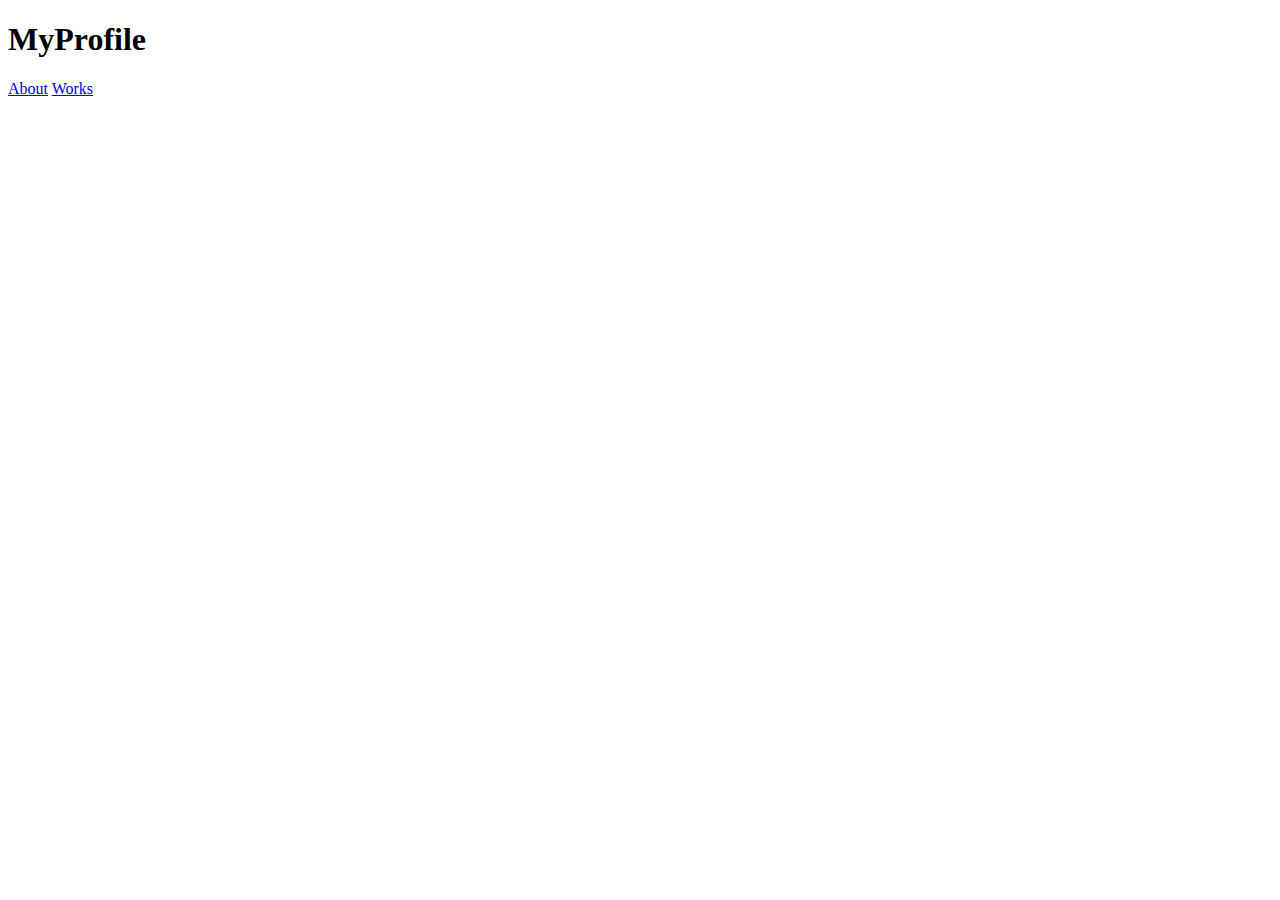
==== kadai001/index.html @ 390ba858 "質問用アップロード20241114" ====
<!DOCTYPE html>
<html>
  <head>
    <title>MyProfile</title>
    <meta charset="UTF-8">
    <meta nama="description" content="カメラマンのポートフォリオサイト">
    <link rel="preconnect" href="https://fonts.googleapis.com">
    <link rel="preconnect" href="https://fonts.gstatic.com" crossorigin>
    <link href="https://fonts.googleapis.com/css2?family=Josefin+Sans:ital@0;1&family=Noto+Sans+JP&display=swap" rel="stylesheet">
    <link rel="stylesheet" href="style.css">
  </head>
  <body>
    <header>
      <h1>MyProfile</h1>
      <nav id="nav-pc">
        <a href="index.html#About">About</a>
        <a href="index.html#Works">Works</a>
      </nav>
    </header>
  </body>
</html>
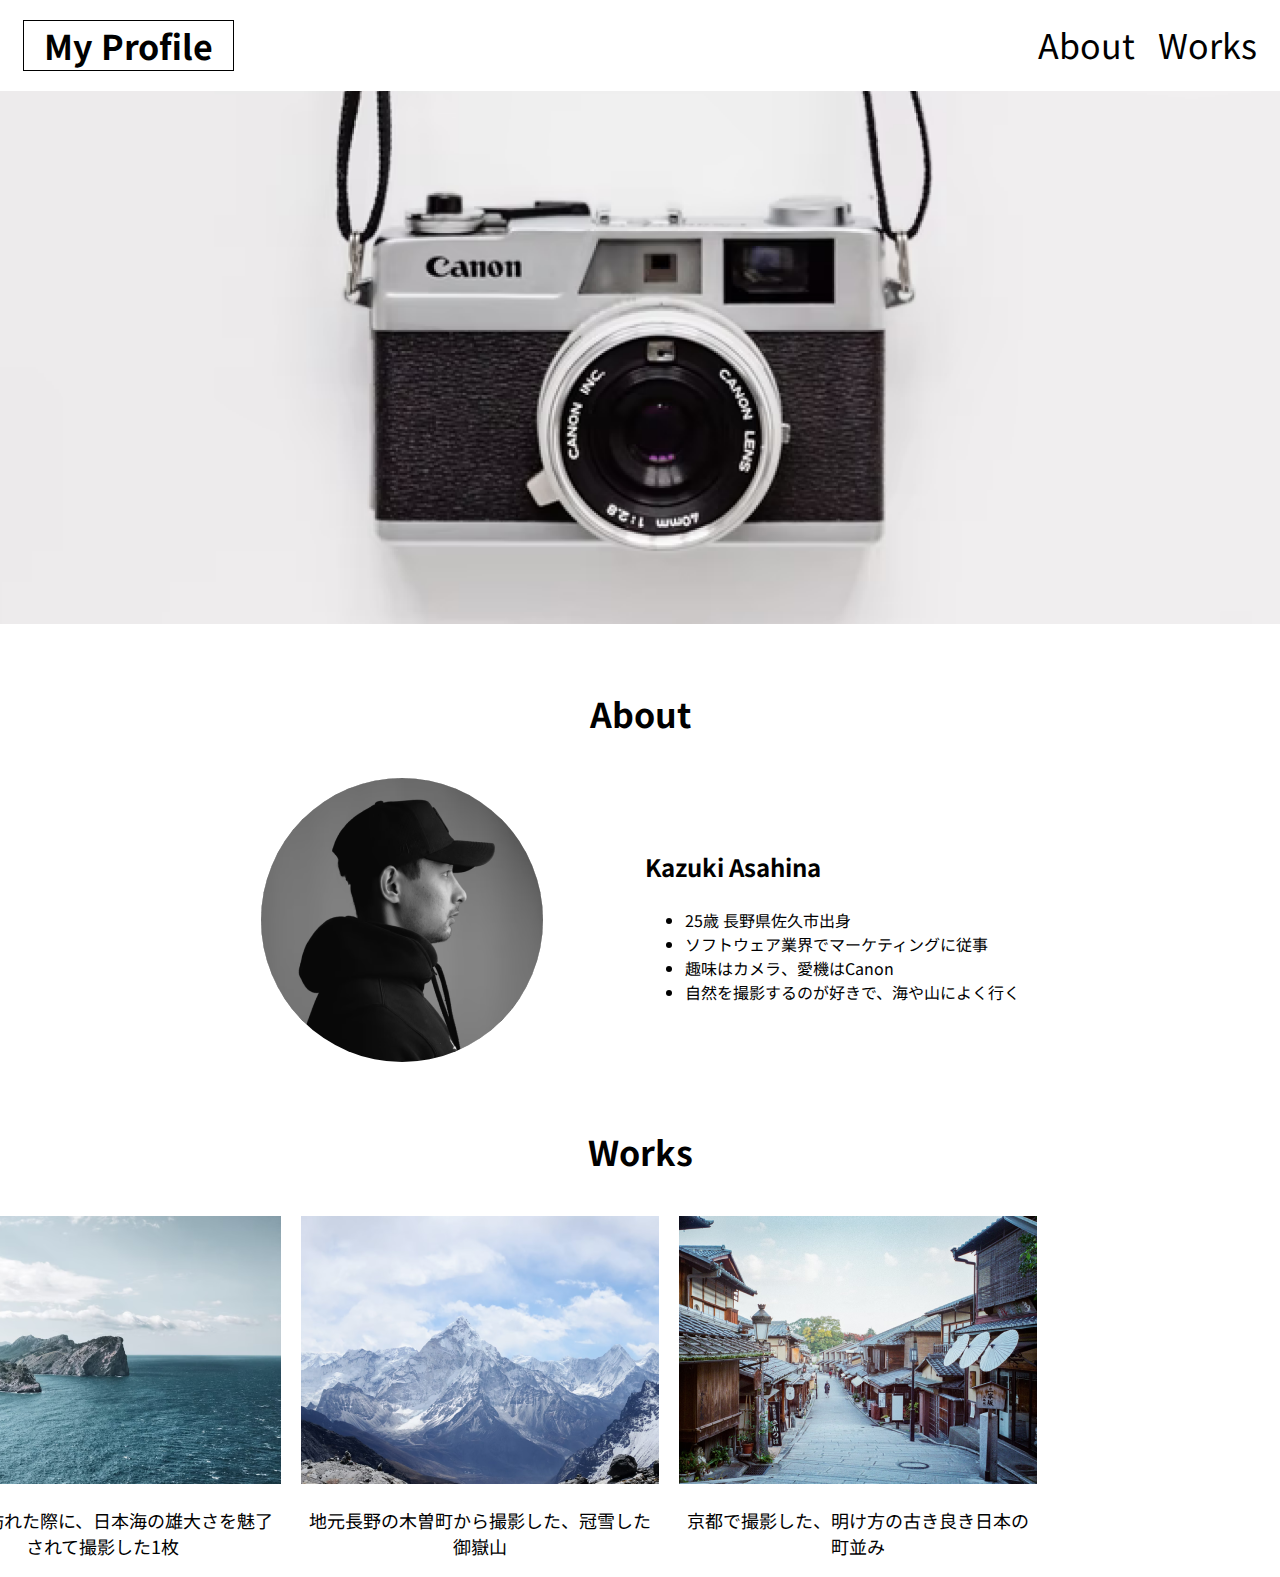
==== commit 71bac2b3: "質問アップロード20241121" ====
--- a/kadai001/index.html
+++ b/kadai001/index.html
@@ -7,15 +7,60 @@
     <link rel="preconnect" href="https://fonts.googleapis.com">
     <link rel="preconnect" href="https://fonts.gstatic.com" crossorigin>
     <link href="https://fonts.googleapis.com/css2?family=Josefin+Sans:ital@0;1&family=Noto+Sans+JP&display=swap" rel="stylesheet">
-    <link rel="stylesheet" href="style.css">
+    <link rel="stylesheet" href="css/style.css">
   </head>
   <body>
     <header>
-      <h1>MyProfile</h1>
+      <h1>
+        <a href="index.html" class="home">My Profile</a>
+      </h1>
       <nav id="nav-pc">
-        <a href="index.html#About">About</a>
-        <a href="index.html#Works">Works</a>
+       <ul>
+        <li><a href="index.html#About" class="About">About</a></li>
+        <li><a href="index.html#Works" class="Works">Works</a></li>
+       </ul> 
       </nav>
     </header>
+    <main>
+     <article>
+       <div>
+        <img id="camera" src="images/main.png" alt="カメラ">
+       </div> 
+      <section id="About">
+        <h2>About</h2>
+        <div id="About-flex">
+         <div>
+          <img id="person" src="images/about.png" alt="男性">
+         </div>
+         <div id="content">
+          <h3>Kazuki Asahina</h3>
+          <ul>
+            <li>25歳 長野県佐久市出身</li>
+            <li>ソフトウェア業界でマーケティングに従事</li>
+            <li>趣味はカメラ、愛機はCanon</li>
+            <li>自然を撮影するのが好きで、海や山によく行く</li>
+          </ul>
+         </div>
+        </div> 
+      </section>
+      <section id="Works">
+        <h2>Works</h2>
+        <div id="Works-flex">
+          <div class="item">
+           <img class="works" src="images/works1.png" alt="海">
+           <p>新潟に訪れた際に、日本海の雄大さを魅了されて撮影した1枚</p>
+          </div>
+          <div class="item">
+            <img class="works" src="images/works2.png" alt="山">
+            <p>地元長野の木曽町から撮影した、冠雪した御嶽山</p>
+          </div>
+          <div class="item">
+            <img class="works" src="images/works3.png" alt="京都の街">
+            <p>京都で撮影した、明け方の古き良き日本の町並み</p>
+          </div>
+        </div>
+      </section>
+     </article>
+    </main>
   </body>
 </html>--- a/kadai001/css/style.css
+++ b/kadai001/css/style.css
@@ -0,0 +1,100 @@
+*{
+  box-sizing: border-box;
+}  
+
+body{
+  max-width: 1327px;
+  margin: 0 auto 0 auto;
+  font-family: "Noto Sans JP", sans-serif;
+  font-optical-sizing: auto;
+  font-weight: 400;
+  font-style: normal;
+}
+
+header{
+  display: flex;
+  justify-content: space-between;
+  margin: 20px 0 20px 0;
+}
+
+h1{
+  margin: 0 0 0 23px;
+  font-size: 34px;
+  border: 1px solid #000000;
+  padding: 0 20px 0 20px;
+  text-align: center;
+}
+.home{
+  color: #000000;
+  text-decoration: none;
+}
+
+#nav-pc{
+  font-size: 34px;
+}
+
+#nav-pc ul{
+  display: flex;
+  margin: 0 23px 0 0;
+  text-align: center;
+}
+
+#nav-pc li{
+  list-style: none ;
+}
+
+#nav-pc a{
+  color: #000000;
+  text-decoration: none;
+  margin-left: 23px;
+}
+
+#camera{
+  width: 100%;
+  margin: 0 auto 0 auto;
+}
+
+h2{
+  font-size: 34px;
+  margin: 60px 0 40px 0;
+  text-align: center;
+}
+
+h3{
+  font-size: 24px;
+}
+
+#person{
+  width: 282px;
+  height: 284px;
+  border-radius: 50%;
+  margin: 0 51px 0 51px;
+}
+
+#content{
+  margin: 0 51px 0 51px;
+}
+
+#About{
+  margin: 0 auto 0 auto;
+}
+
+#About-flex{
+  display: flex;
+  justify-content: center;
+  align-items: center;
+}
+
+#Works-flex{
+  display: flex;
+  justify-content: center;
+  align-items: center;
+  max-width: 960px;
+}
+
+.item{
+  width: 100%;
+  font-size: 18px;
+  margin: 0 10px 0 10px;
+  text-align: center;
+}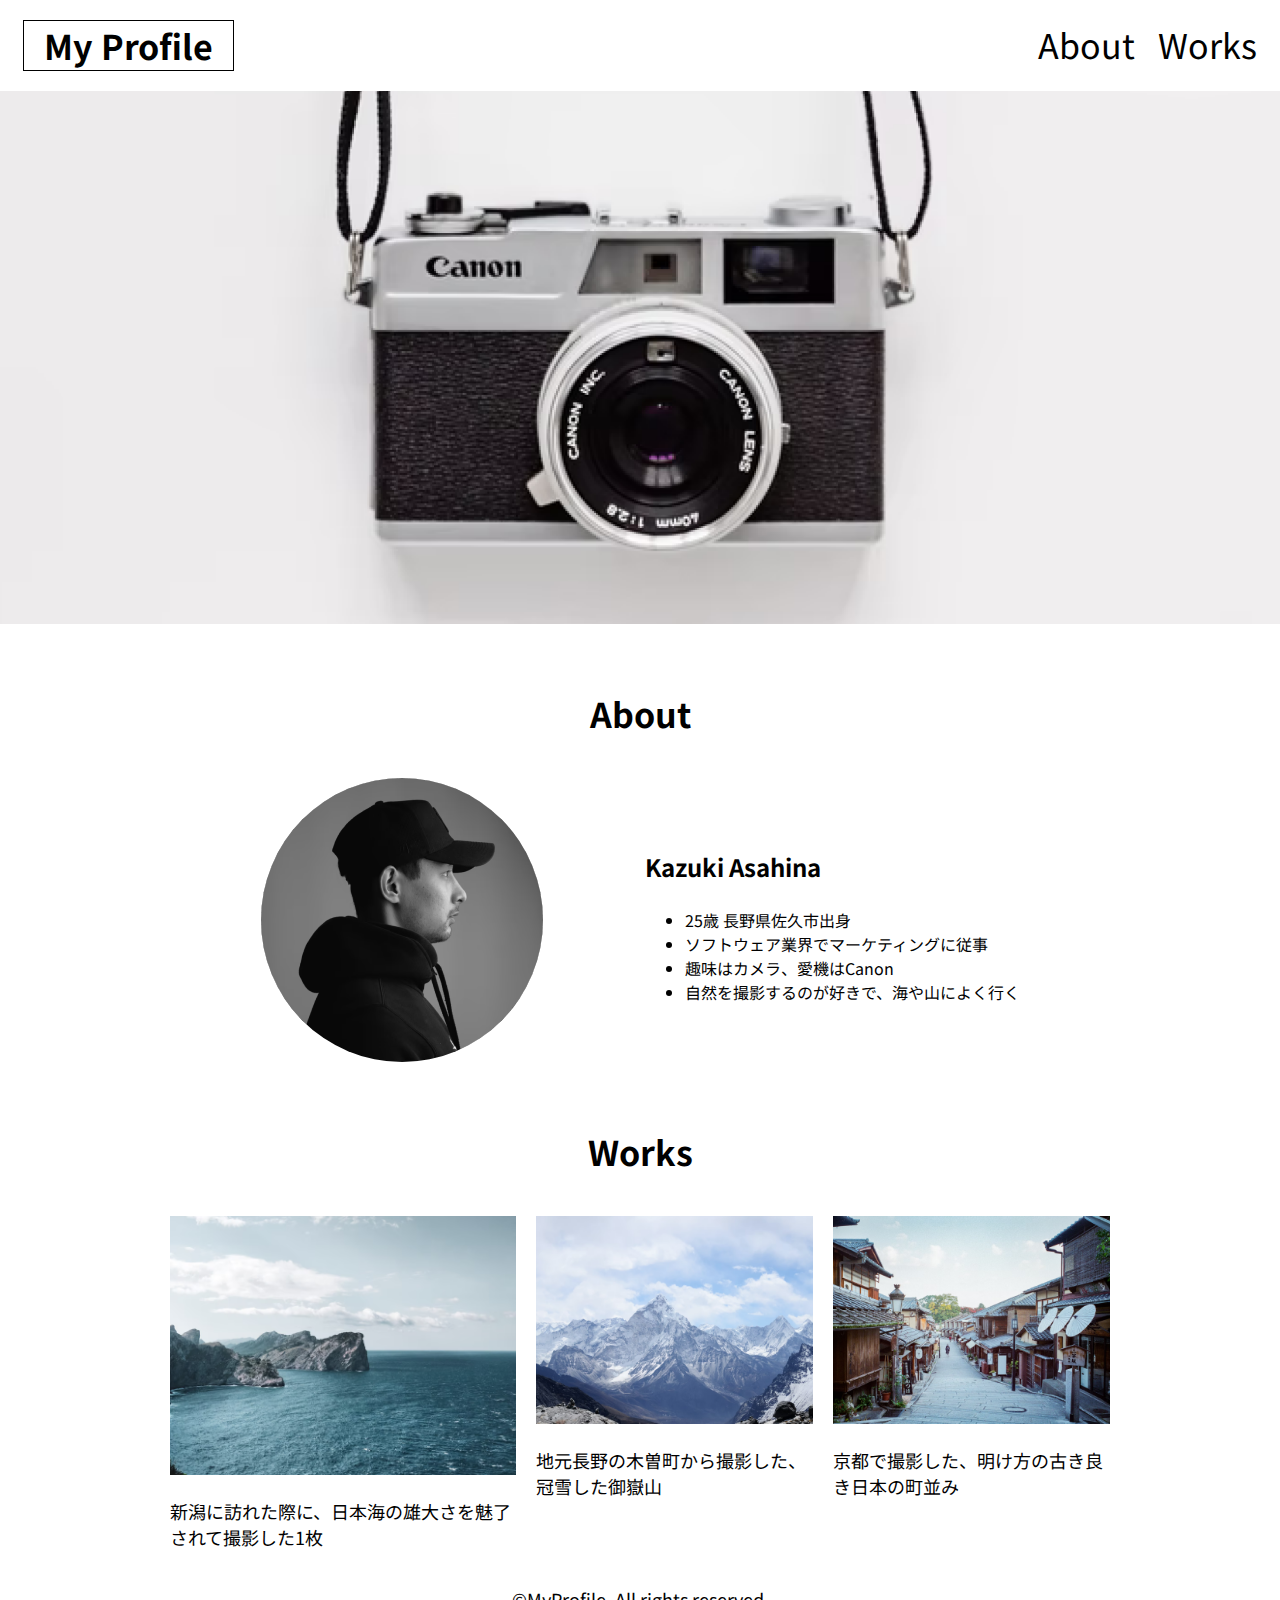
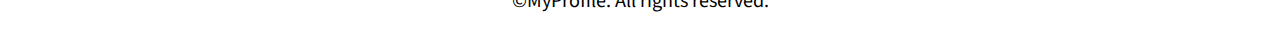
==== commit 7ed98152: "質問アップロード20241122" ====
--- a/kadai001/index.html
+++ b/kadai001/index.html
@@ -62,5 +62,8 @@
       </section>
      </article>
     </main>
+    <footer>
+      <p>&copy;MyProfile. All rights reserved.</p>
+    </footer>
   </body>
 </html>--- a/kadai001/css/style.css
+++ b/kadai001/css/style.css
@@ -75,6 +75,10 @@
   margin: 0 51px 0 51px;
 }
 
+#content > li{
+  font-size: 18px;
+}
+
 #About{
   margin: 0 auto 0 auto;
 }
@@ -88,13 +92,27 @@
 #Works-flex{
   display: flex;
   justify-content: center;
-  align-items: center;
   max-width: 960px;
+  margin: 0 auto 0 auto;
 }
 
 .item{
-  width: 100%;
-  font-size: 18px;
   margin: 0 10px 0 10px;
   text-align: center;
+}
+
+.works{
+  margin: 0 auto 0 auto;
+  width: 100%;
+}
+
+.item > p{
+  font-size: 18px;
+  text-align: left;
+}
+
+footer p{
+  font-size: 18px;
+  margin-bottom: 20px;
+  text-align: center;
 }